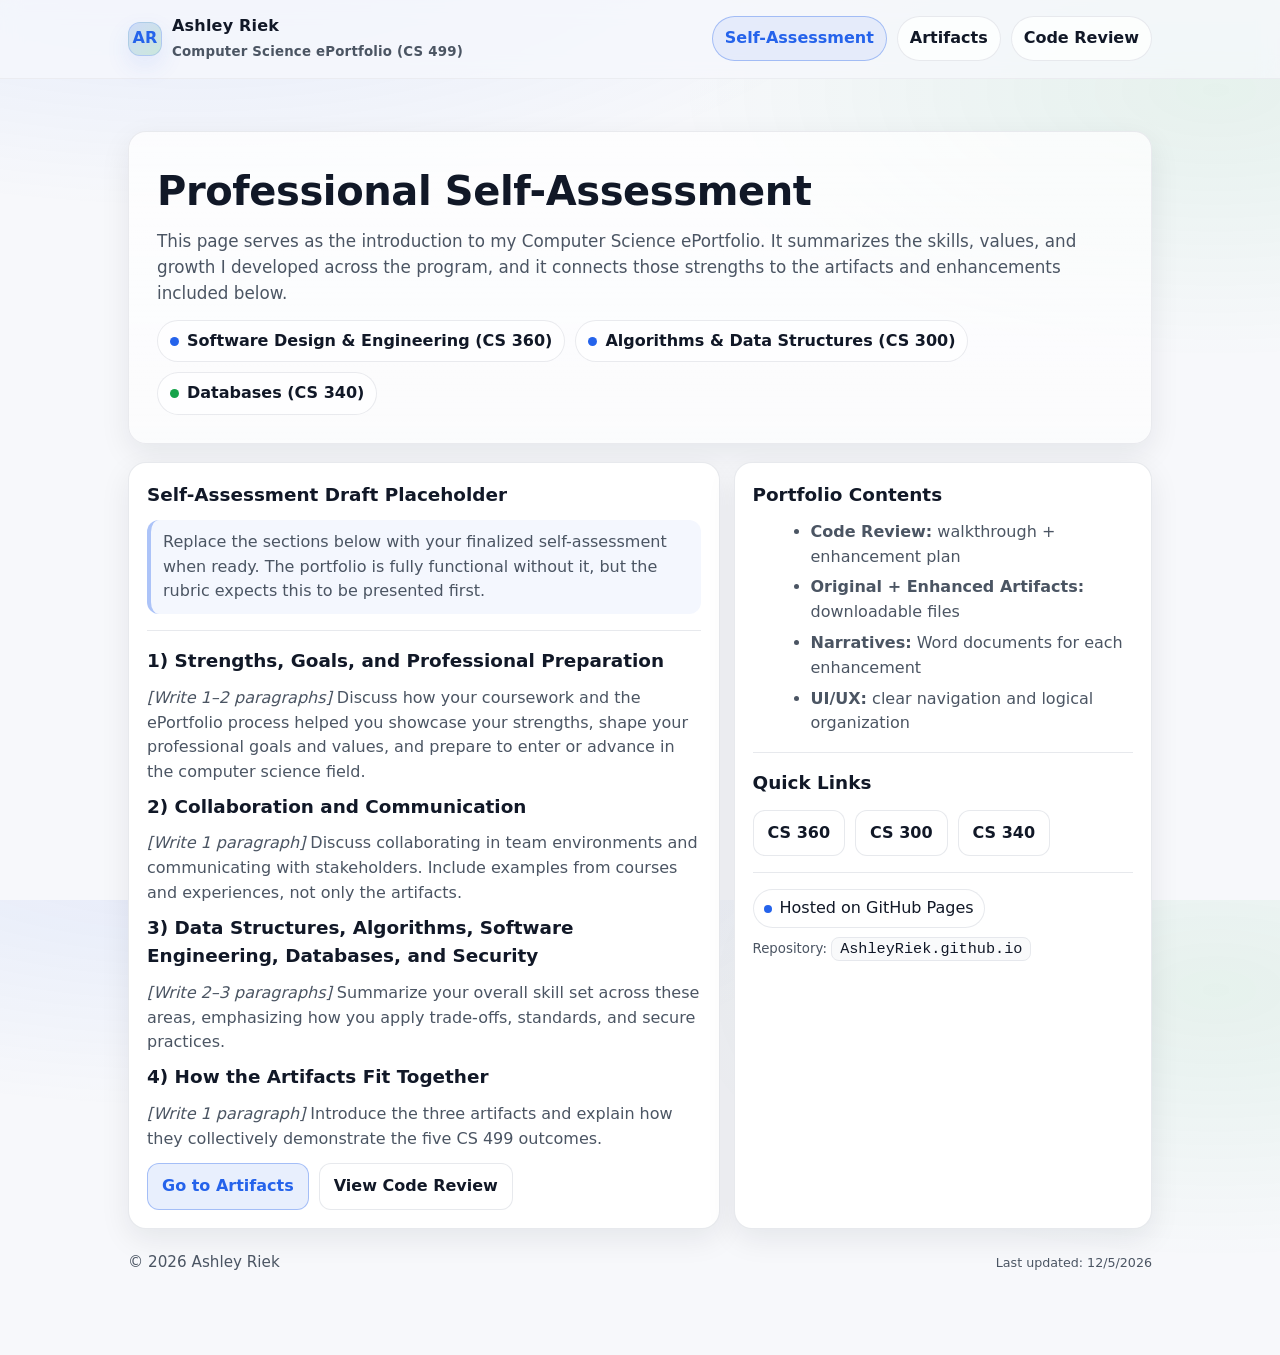
==== index.html @ 10cf8a72 "Initial full CS 499 ePortfolio deployment" ====
<!doctype html>
<html lang="en">
<head>
  <meta charset="utf-8" />
  <meta name="viewport" content="width=device-width, initial-scale=1" />
  <title>Ashley Riek | CS 499 ePortfolio</title>
  <link rel="stylesheet" href="assets/css/style.css" />
</head>
<body>
  <header class="header">
    <div class="navbar">
      <div class="brand">
        <div class="brand-badge"><span>AR</span></div>
        <div>
          Ashley Riek<br/>
          <small>Computer Science ePortfolio (CS 499)</small>
        </div>
      </div>
      <nav class="navlinks">
        <a class="active" href="index.html">Self-Assessment</a>
        <a href="artifacts.html">Artifacts</a>
        <a href="code-review.html">Code Review</a>
      </nav>
    </div>
  </header>

  <main class="container">
    <section class="hero">
      <h1>Professional Self-Assessment</h1>
      <p>
        This page serves as the introduction to my Computer Science ePortfolio. It summarizes the skills, values, and growth
        I developed across the program, and it connects those strengths to the artifacts and enhancements included below.
      </p>
      <div class="pills">
        <div class="pill"><span class="dot"></span>Software Design & Engineering (CS 360)</div>
        <div class="pill"><span class="dot"></span>Algorithms & Data Structures (CS 300)</div>
        <div class="pill green"><span class="dot"></span>Databases (CS 340)</div>
      </div>
    </section>

    <section class="grid">
      <article class="card span-7">
        <h2>Self-Assessment Draft Placeholder</h2>
        <p class="note">
          Replace the sections below with your finalized self-assessment when ready.
          The portfolio is fully functional without it, but the rubric expects this to be presented first.
        </p>

        <div class="hr"></div>

        <h2>1) Strengths, Goals, and Professional Preparation</h2>
        <p>
          <em>[Write 1–2 paragraphs]</em> Discuss how your coursework and the ePortfolio process helped you showcase your strengths,
          shape your professional goals and values, and prepare to enter or advance in the computer science field.
        </p>

        <h2>2) Collaboration and Communication</h2>
        <p>
          <em>[Write 1 paragraph]</em> Discuss collaborating in team environments and communicating with stakeholders.
          Include examples from courses and experiences, not only the artifacts.
        </p>

        <h2>3) Data Structures, Algorithms, Software Engineering, Databases, and Security</h2>
        <p>
          <em>[Write 2–3 paragraphs]</em> Summarize your overall skill set across these areas, emphasizing how you apply trade-offs,
          standards, and secure practices.
        </p>

        <h2>4) How the Artifacts Fit Together</h2>
        <p>
          <em>[Write 1 paragraph]</em> Introduce the three artifacts and explain how they collectively demonstrate the five CS 499 outcomes.
        </p>

        <div class="btnrow">
          <a class="btn primary" href="artifacts.html">Go to Artifacts</a>
          <a class="btn" href="code-review.html">View Code Review</a>
        </div>
      </article>

      <aside class="card span-5">
        <h2>Portfolio Contents</h2>
        <ul>
          <li><strong>Code Review:</strong> walkthrough + enhancement plan</li>
          <li><strong>Original + Enhanced Artifacts:</strong> downloadable files</li>
          <li><strong>Narratives:</strong> Word documents for each enhancement</li>
          <li><strong>UI/UX:</strong> clear navigation and logical organization</li>
        </ul>

        <div class="hr"></div>

        <h2>Quick Links</h2>
        <div class="btnrow">
          <a class="btn" href="cs360.html">CS 360</a>
          <a class="btn" href="cs300.html">CS 300</a>
          <a class="btn" href="cs340.html">CS 340</a>
        </div>

        <div class="hr"></div>

        <div class="badge"><span class="mini"></span>Hosted on GitHub Pages</div>
        <p><small>Repository: <span class="kbd">AshleyRiek.github.io</span></small></p>
      </aside>
    </section>

    <div class="footer">
      <div>© <span id="year"></span> Ashley Riek</div>
      <div><small>Last updated: <span id="updated"></span></small></div>
    </div>
  </main>

  <script>
    document.getElementById('year').textContent = new Date().getFullYear();
    document.getElementById('updated').textContent = new Date().toLocaleDateString();
  </script>
</body>
</html>
---- assets/css/style.css ----
:root{
  --bg:#f7f8fb;
  --card:#ffffff;
  --text:#111827;
  --muted:#4b5563;
  --line:#e5e7eb;
  --accent:#2563eb;
  --accent2:#16a34a;
  --shadow: 0 10px 30px rgba(17,24,39,.08);
  --radius: 18px;
  --max: 1060px;
  --mono: ui-monospace, SFMono-Regular, Menlo, Monaco, Consolas, "Liberation Mono","Courier New", monospace;
  --sans: ui-sans-serif, system-ui, -apple-system, Segoe UI, Roboto, Helvetica, Arial, "Apple Color Emoji","Segoe UI Emoji";
}

*{box-sizing:border-box}
html,body{height:100%}
body{
  margin:0;
  font-family:var(--sans);
  color:var(--text);
  background:
    radial-gradient(1200px 500px at 15% -10%, rgba(37,99,235,.10), transparent 60%),
    radial-gradient(900px 450px at 95% 10%, rgba(22,163,74,.08), transparent 60%),
    var(--bg);
  line-height:1.55;
}

a{color:var(--accent); text-decoration:none}
a:hover{text-decoration:underline}
small{color:var(--muted)}
code, pre{font-family:var(--mono)}

.container{max-width:var(--max); margin:0 auto; padding:28px 18px 80px}
.header{
  position:sticky; top:0; z-index:50;
  background:rgba(247,248,251,.78);
  backdrop-filter:saturate(160%) blur(10px);
  border-bottom:1px solid rgba(229,231,235,.65);
}
.navbar{max-width:var(--max); margin:0 auto; padding:14px 18px; display:flex; align-items:center; justify-content:space-between; gap:12px}
.brand{display:flex; align-items:center; gap:10px; font-weight:800; letter-spacing:.2px}
.brand-badge{
  width:34px; height:34px; border-radius:12px;
  background: linear-gradient(135deg, rgba(37,99,235,.18), rgba(22,163,74,.18));
  border:1px solid rgba(37,99,235,.18);
  display:grid; place-items:center;
  box-shadow: 0 10px 25px rgba(37,99,235,.10);
}
.brand-badge span{font-weight:900; color:var(--accent)}
.navlinks{display:flex; flex-wrap:wrap; gap:10px; justify-content:flex-end}
.navlinks a{
  padding:9px 12px; border-radius:999px;
  border:1px solid rgba(229,231,235,.9);
  background:rgba(255,255,255,.7);
  color:var(--text);
  font-weight:600;
}
.navlinks a.active{
  border-color: rgba(37,99,235,.35);
  background: rgba(37,99,235,.08);
  color: var(--accent);
}
.navlinks a:hover{background:#fff; text-decoration:none}

.hero{
  margin-top:24px;
  padding:28px;
  border-radius: var(--radius);
  background: linear-gradient(180deg, rgba(255,255,255,.75), rgba(255,255,255,.55));
  border:1px solid rgba(229,231,235,.85);
  box-shadow: var(--shadow);
}
.hero h1{margin:0 0 6px; font-size:clamp(26px, 3.2vw, 40px); letter-spacing:-.4px}
.hero p{margin:6px 0 0; color:var(--muted); font-size:1.05rem}
.pills{margin-top:14px; display:flex; flex-wrap:wrap; gap:10px}
.pill{
  display:inline-flex; align-items:center; gap:8px;
  padding:8px 12px;
  border-radius:999px;
  border:1px solid rgba(229,231,235,.85);
  background:rgba(255,255,255,.75);
  font-weight:650;
  color:var(--text);
}
.pill .dot{
  width:9px; height:9px; border-radius:99px;
  background:var(--accent);
}
.pill.green .dot{background:var(--accent2)}

.grid{
  margin-top:18px;
  display:grid;
  grid-template-columns: repeat(12, 1fr);
  gap:14px;
}
.card{
  grid-column: span 12;
  background: var(--card);
  border:1px solid rgba(229,231,235,.9);
  border-radius: var(--radius);
  box-shadow: var(--shadow);
  padding:18px;
}
.card h2{margin:0 0 10px; font-size:1.15rem}
.card p{margin:8px 0; color:var(--muted)}
.card ul{margin:10px 0 0 18px; color:var(--muted)}
.card li{margin:6px 0}
@media (min-width: 900px){
  .span-7{grid-column: span 7}
  .span-5{grid-column: span 5}
  .span-6{grid-column: span 6}
}

.kbd{
  font-family:var(--mono);
  font-size:.95rem;
  padding:2px 8px;
  border-radius:8px;
  border:1px solid rgba(229,231,235,.9);
  background:rgba(249,250,251,.9);
  color:var(--text);
}

.btnrow{display:flex; flex-wrap:wrap; gap:10px; margin-top:12px}
.btn{
  display:inline-flex; align-items:center; justify-content:center; gap:10px;
  padding:10px 14px; border-radius:12px;
  border:1px solid rgba(229,231,235,.9);
  background:#fff; color:var(--text);
  font-weight:700;
}
.btn.primary{
  border-color: rgba(37,99,235,.35);
  background: rgba(37,99,235,.10);
  color: var(--accent);
}
.btn:hover{transform: translateY(-1px); text-decoration:none}

.hr{height:1px; background:rgba(229,231,235,.9); margin:16px 0}

.footer{
  margin-top:22px;
  color:var(--muted);
  font-size:.95rem;
  display:flex; flex-wrap:wrap; gap:10px;
  justify-content:space-between;
}
.badge{
  display:inline-flex; align-items:center; gap:8px;
  padding:6px 10px;
  border-radius:999px;
  border:1px solid rgba(229,231,235,.9);
  background:rgba(255,255,255,.75);
}
.badge .mini{width:8px; height:8px; border-radius:50%; background:var(--accent)}
.note{
  border-left: 4px solid rgba(37,99,235,.35);
  background: rgba(37,99,235,.05);
  padding:10px 12px;
  border-radius: 12px;
  color: var(--muted);
}
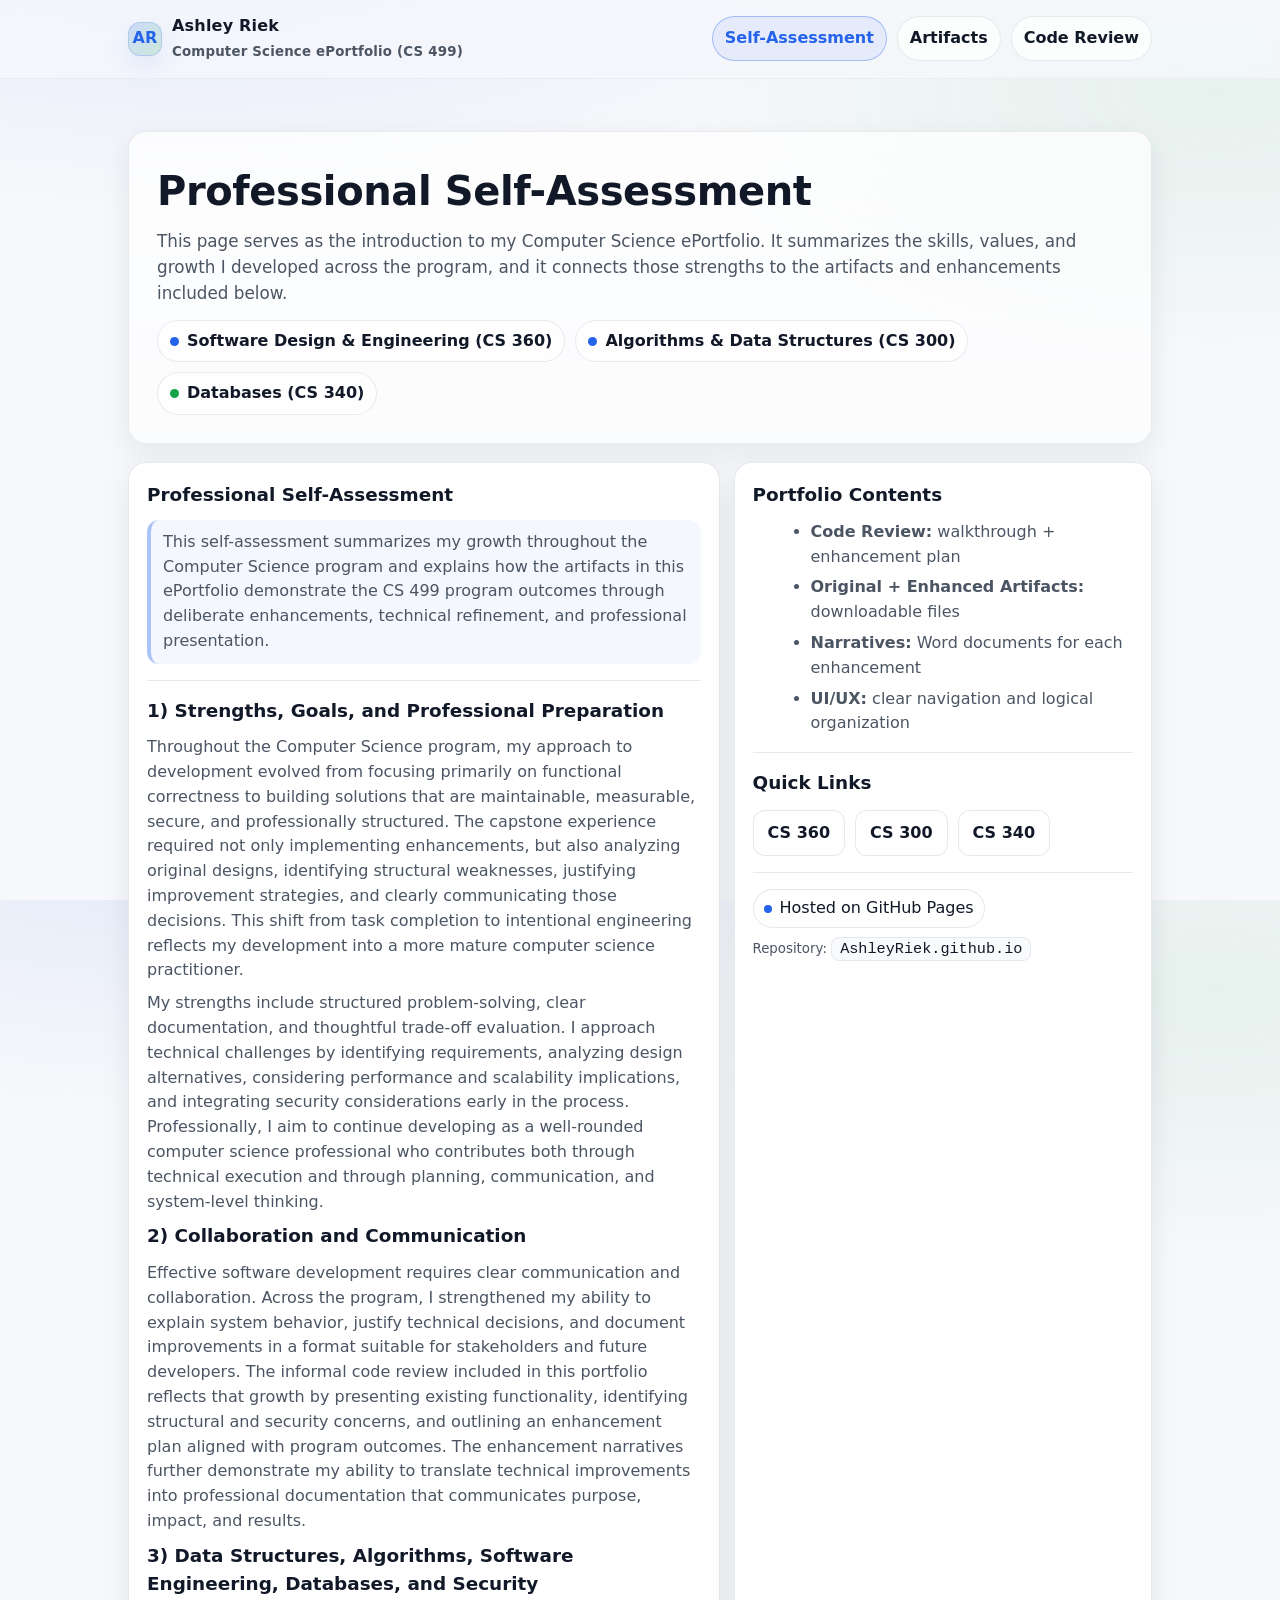
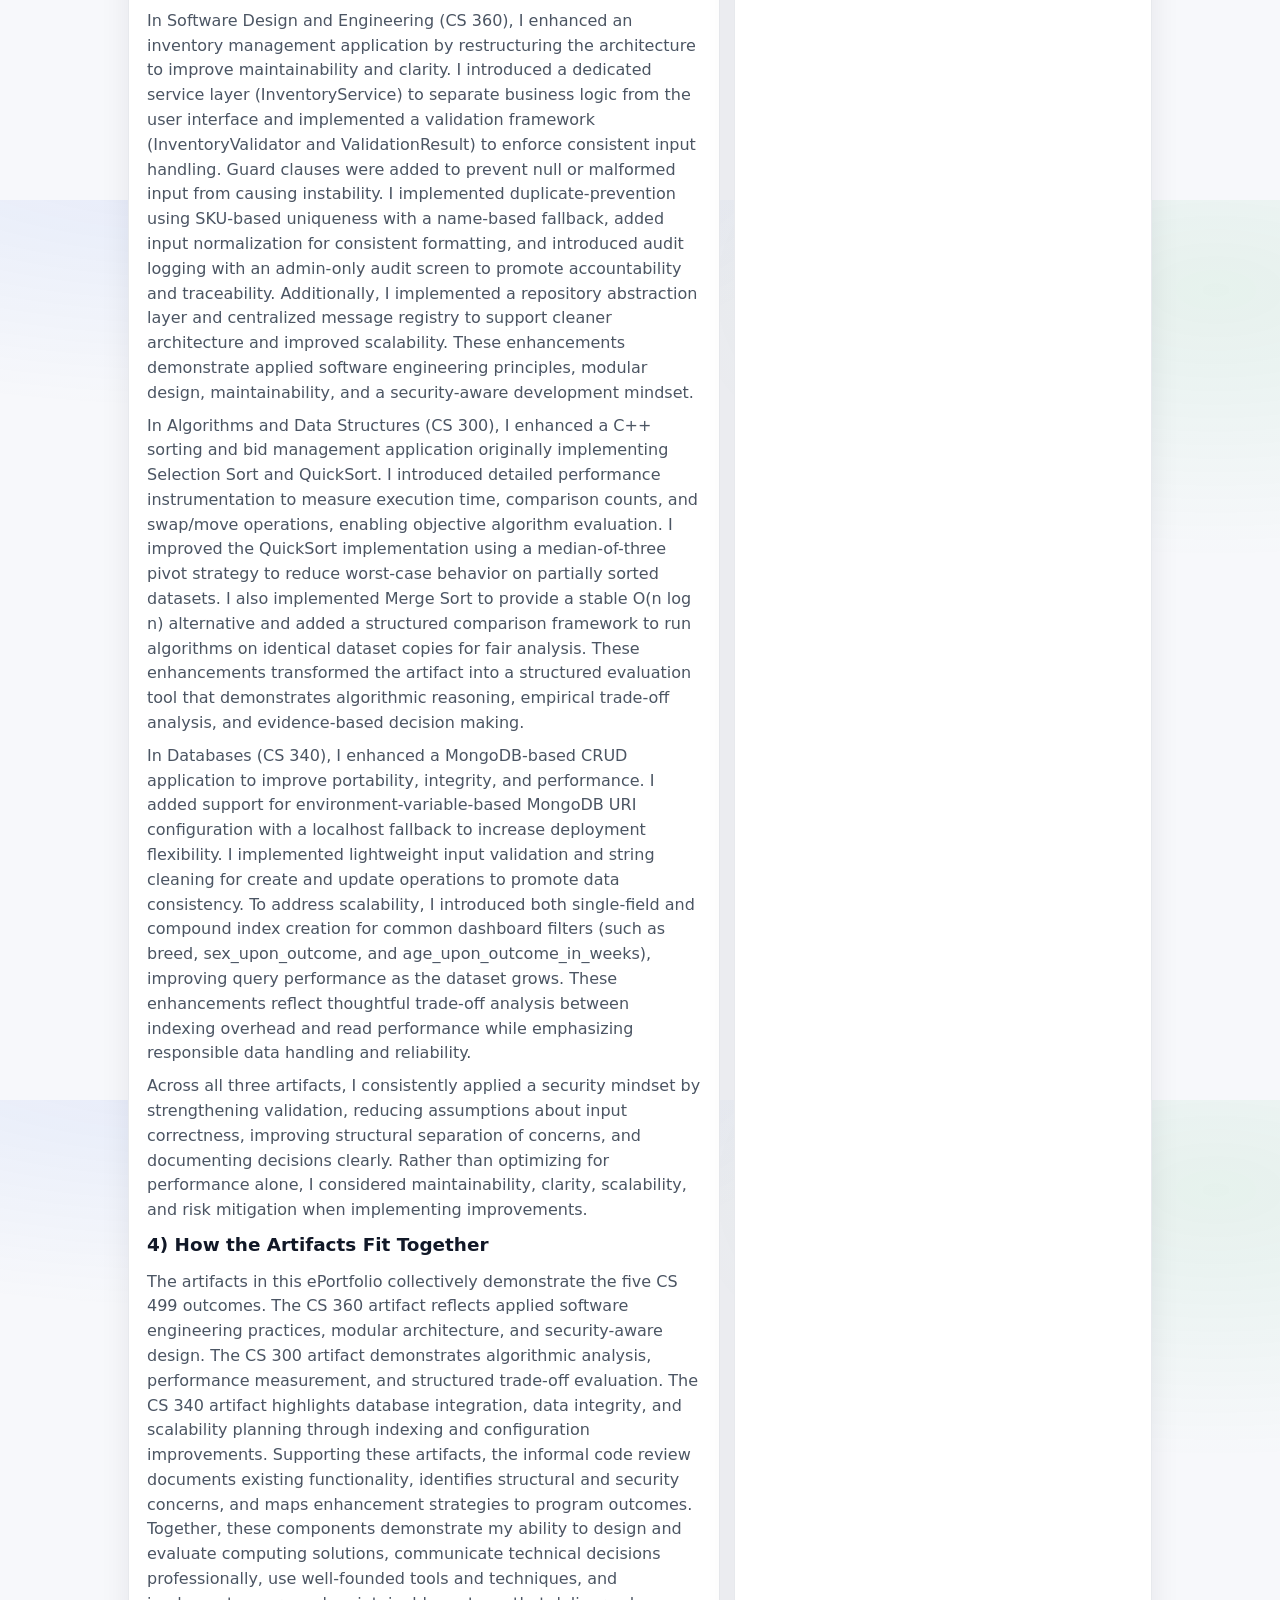
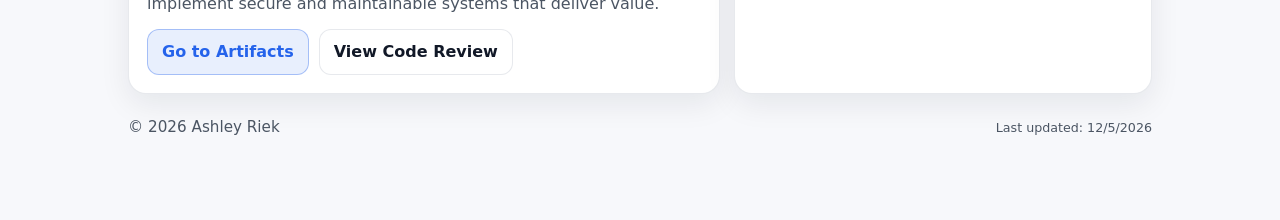
==== commit 47eaddba: "update self assessment" ====
--- a/index.html
+++ b/index.html
@@ -40,35 +40,89 @@
 
     <section class="grid">
       <article class="card span-7">
-        <h2>Self-Assessment Draft Placeholder</h2>
+        <h2>Professional Self-Assessment</h2>
+
         <p class="note">
-          Replace the sections below with your finalized self-assessment when ready.
-          The portfolio is fully functional without it, but the rubric expects this to be presented first.
+          This self-assessment summarizes my growth throughout the Computer Science program and explains how the artifacts in this ePortfolio
+          demonstrate the CS 499 program outcomes through deliberate enhancements, technical refinement, and professional presentation.
         </p>
 
         <div class="hr"></div>
 
         <h2>1) Strengths, Goals, and Professional Preparation</h2>
+
         <p>
-          <em>[Write 1–2 paragraphs]</em> Discuss how your coursework and the ePortfolio process helped you showcase your strengths,
-          shape your professional goals and values, and prepare to enter or advance in the computer science field.
+          Throughout the Computer Science program, my approach to development evolved from focusing primarily on functional correctness to building
+          solutions that are maintainable, measurable, secure, and professionally structured. The capstone experience required not only implementing
+          enhancements, but also analyzing original designs, identifying structural weaknesses, justifying improvement strategies, and clearly
+          communicating those decisions. This shift from task completion to intentional engineering reflects my development into a more mature computer
+          science practitioner.
+        </p>
+
+        <p>
+          My strengths include structured problem-solving, clear documentation, and thoughtful trade-off evaluation. I approach technical challenges by
+          identifying requirements, analyzing design alternatives, considering performance and scalability implications, and integrating security
+          considerations early in the process. Professionally, I aim to continue developing as a well-rounded computer science professional who contributes
+          both through technical execution and through planning, communication, and system-level thinking.
         </p>
 
         <h2>2) Collaboration and Communication</h2>
+
         <p>
-          <em>[Write 1 paragraph]</em> Discuss collaborating in team environments and communicating with stakeholders.
-          Include examples from courses and experiences, not only the artifacts.
+          Effective software development requires clear communication and collaboration. Across the program, I strengthened my ability to explain system
+          behavior, justify technical decisions, and document improvements in a format suitable for stakeholders and future developers. The informal code
+          review included in this portfolio reflects that growth by presenting existing functionality, identifying structural and security concerns, and
+          outlining an enhancement plan aligned with program outcomes. The enhancement narratives further demonstrate my ability to translate technical
+          improvements into professional documentation that communicates purpose, impact, and results.
         </p>
 
         <h2>3) Data Structures, Algorithms, Software Engineering, Databases, and Security</h2>
+
         <p>
-          <em>[Write 2–3 paragraphs]</em> Summarize your overall skill set across these areas, emphasizing how you apply trade-offs,
-          standards, and secure practices.
+          In Software Design and Engineering (CS 360), I enhanced an inventory management application by restructuring the architecture to improve
+          maintainability and clarity. I introduced a dedicated service layer (InventoryService) to separate business logic from the user interface and
+          implemented a validation framework (InventoryValidator and ValidationResult) to enforce consistent input handling. Guard clauses were added to
+          prevent null or malformed input from causing instability. I implemented duplicate-prevention using SKU-based uniqueness with a name-based
+          fallback, added input normalization for consistent formatting, and introduced audit logging with an admin-only audit screen to promote
+          accountability and traceability. Additionally, I implemented a repository abstraction layer and centralized message registry to support cleaner
+          architecture and improved scalability. These enhancements demonstrate applied software engineering principles, modular design, maintainability,
+          and a security-aware development mindset.
+        </p>
+
+        <p>
+          In Algorithms and Data Structures (CS 300), I enhanced a C++ sorting and bid management application originally implementing Selection Sort and
+          QuickSort. I introduced detailed performance instrumentation to measure execution time, comparison counts, and swap/move operations, enabling
+          objective algorithm evaluation. I improved the QuickSort implementation using a median-of-three pivot strategy to reduce worst-case behavior on
+          partially sorted datasets. I also implemented Merge Sort to provide a stable O(n log n) alternative and added a structured comparison framework
+          to run algorithms on identical dataset copies for fair analysis. These enhancements transformed the artifact into a structured evaluation tool
+          that demonstrates algorithmic reasoning, empirical trade-off analysis, and evidence-based decision making.
+        </p>
+
+        <p>
+          In Databases (CS 340), I enhanced a MongoDB-based CRUD application to improve portability, integrity, and performance. I added support for
+          environment-variable-based MongoDB URI configuration with a localhost fallback to increase deployment flexibility. I implemented lightweight
+          input validation and string cleaning for create and update operations to promote data consistency. To address scalability, I introduced both
+          single-field and compound index creation for common dashboard filters (such as breed, sex_upon_outcome, and age_upon_outcome_in_weeks),
+          improving query performance as the dataset grows. These enhancements reflect thoughtful trade-off analysis between indexing overhead and read
+          performance while emphasizing responsible data handling and reliability.
+        </p>
+
+        <p>
+          Across all three artifacts, I consistently applied a security mindset by strengthening validation, reducing assumptions about input correctness,
+          improving structural separation of concerns, and documenting decisions clearly. Rather than optimizing for performance alone, I considered
+          maintainability, clarity, scalability, and risk mitigation when implementing improvements.
         </p>
 
         <h2>4) How the Artifacts Fit Together</h2>
+
         <p>
-          <em>[Write 1 paragraph]</em> Introduce the three artifacts and explain how they collectively demonstrate the five CS 499 outcomes.
+          The artifacts in this ePortfolio collectively demonstrate the five CS 499 outcomes. The CS 360 artifact reflects applied software engineering
+          practices, modular architecture, and security-aware design. The CS 300 artifact demonstrates algorithmic analysis, performance measurement, and
+          structured trade-off evaluation. The CS 340 artifact highlights database integration, data integrity, and scalability planning through indexing
+          and configuration improvements. Supporting these artifacts, the informal code review documents existing functionality, identifies structural and
+          security concerns, and maps enhancement strategies to program outcomes. Together, these components demonstrate my ability to design and evaluate
+          computing solutions, communicate technical decisions professionally, use well-founded tools and techniques, and implement secure and maintainable
+          systems that deliver value.
         </p>
 
         <div class="btnrow">
--- a/assets/css/style.css
+++ b/assets/css/style.css
@@ -161,4 +161,21 @@
   padding:10px 12px;
   border-radius: 12px;
   color: var(--muted);
-}+}
+.video-container {
+    margin-top: 1rem;
+    border-radius: 12px;
+    overflow: hidden;
+    box-shadow: 0 8px 24px rgba(0,0,0,0.15);
+}
+
+    .video-container video {
+        width: 100%;
+        height: auto;
+        display: block;
+    }
+
+    .video-container iframe {
+        width: 100%;
+        display: block;
+    }
